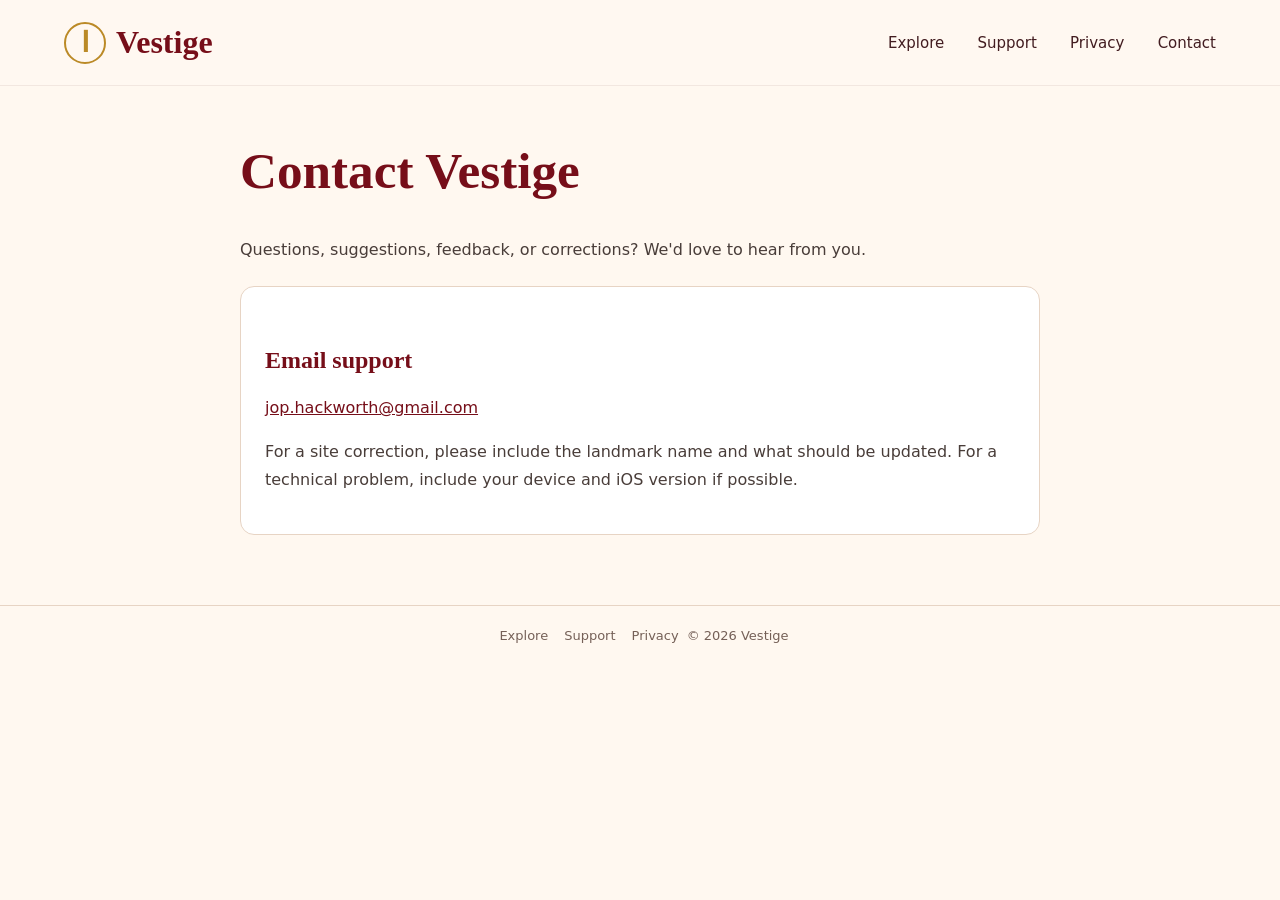
==== contact.html @ 172f11ff "Add Vestige landing preview and GitHub Pages workflow" ====
<!doctype html><html lang="en"><head><meta charset="utf-8"><meta name="viewport" content="width=device-width,initial-scale=1"><title>Contact — Vestige</title><link rel="stylesheet" href="styles.css"></head><body><header class="topbar"><a class="brand" href="index.html"><span class="brand-mark">Ⅰ</span>Vestige</a><nav class="nav"><a href="index.html">Explore</a><a href="https://vestigr-legal.jacklgorman9.chatgpt.site/support">Support</a><a href="https://vestigr-legal.jacklgorman9.chatgpt.site/privacy">Privacy</a><a href="contact.html" aria-current="page">Contact</a></nav></header><main class="page"><h1>Contact Vestige</h1><p>Questions, suggestions, feedback, or corrections? We'd love to hear from you.</p><div class="page-card"><h2>Email support</h2><p><a class="support-email">Support email coming soon</a></p><p>For a site correction, please include the landmark name and what should be updated. For a technical problem, include your device and iOS version if possible.</p></div></main><footer><a href="index.html">Explore</a><a href="https://vestigr-legal.jacklgorman9.chatgpt.site/support">Support</a><a href="https://vestigr-legal.jacklgorman9.chatgpt.site/privacy">Privacy</a>© 2026 Vestige</footer><script src="site.js"></script></body></html>
---- styles.css ----
:root{--burgundy:#760e19;--ink:#421c20;--cream:#fff8f0;--line:#e7d4c4;--gold:#bb8a27}*{box-sizing:border-box}html{scroll-behavior:smooth}body{margin:0;background:var(--cream);color:var(--ink);font-family:Georgia,'Times New Roman',serif}a{color:inherit}a:focus-visible,button:focus-visible{outline:3px solid var(--gold);outline-offset:4px}.topbar{height:86px;background:#fff8f1;display:flex;align-items:center;justify-content:space-between;padding:0 clamp(20px,5vw,86px);gap:20px;border-bottom:1px solid rgba(90,30,30,.08)}.brand{display:flex;align-items:center;gap:10px;text-decoration:none;font-size:2rem;font-weight:bold;color:var(--burgundy);white-space:nowrap}.brand-mark{display:inline-grid;place-items:center;width:42px;height:42px;border:2px solid var(--gold);border-radius:50%;font-size:29px;color:var(--gold);line-height:1}.nav{display:flex;align-items:center;gap:clamp(16px,2.6vw,42px);font-family:system-ui,-apple-system,Arial,sans-serif;font-size:15px;font-weight:500}.nav a{text-decoration:none}.nav a:hover{text-decoration:underline;text-underline-offset:5px}.app-link{display:inline-flex;align-items:center;justify-content:center;background:var(--burgundy);color:white!important;text-decoration:none!important;border-radius:9px;padding:13px 19px;font-family:system-ui,-apple-system,sans-serif;font-size:15px;font-weight:600}.app-link:hover{background:#5b0b14}.hero{position:relative;background:#f5d5b8}.hero-art{width:100%;height:auto;display:block}.hero-download-hitbox{position:absolute;left:16%;top:51%;width:20%;height:8.5%;border-radius:10px;display:block}.hero-download-hitbox:focus-visible{outline:4px solid #fff;box-shadow:0 0 0 7px var(--burgundy)}.mobile-cta{display:none}.page{max-width:850px;margin:55px auto 70px;padding:0 25px;font-family:system-ui,-apple-system,Arial,sans-serif;line-height:1.75}.page h1,.page h2{font-family:Georgia,serif;color:var(--burgundy);line-height:1.18}.page h1{font-size:clamp(2rem,4vw,3.3rem)}.page h2{margin-top:35px}.page p{color:#493d39}.page a{color:var(--burgundy)}.page-card{background:#fff;border:1px solid var(--line);border-radius:14px;padding:24px;margin:22px 0}.fineprint{font-size:13px;color:#77655c}footer{padding:22px;text-align:center;font:13px system-ui,sans-serif;color:#756057;border-top:1px solid var(--line)}footer a{margin:0 8px;text-decoration:none}footer a:hover{text-decoration:underline}@media(max-width:760px){.topbar{height:auto;min-height:72px;flex-wrap:wrap;padding:15px 16px;justify-content:center}.brand{font-size:1.7rem}.brand-mark{width:35px;height:35px;font-size:24px}.nav{width:100%;flex-wrap:wrap;justify-content:center;gap:14px;font-size:13px}.nav .app-link{padding:9px 12px}.hero{overflow:hidden}.hero-art{width:145%;max-width:none;position:relative;left:-9%}.hero-download-hitbox{display:none}.mobile-cta{display:flex;justify-content:center;position:relative;padding:16px 20px 24px;background:#f7e0c9}.mobile-cta .app-link{font-size:16px}.page{margin-top:32px}}@media(prefers-reduced-motion:reduce){html{scroll-behavior:auto}}
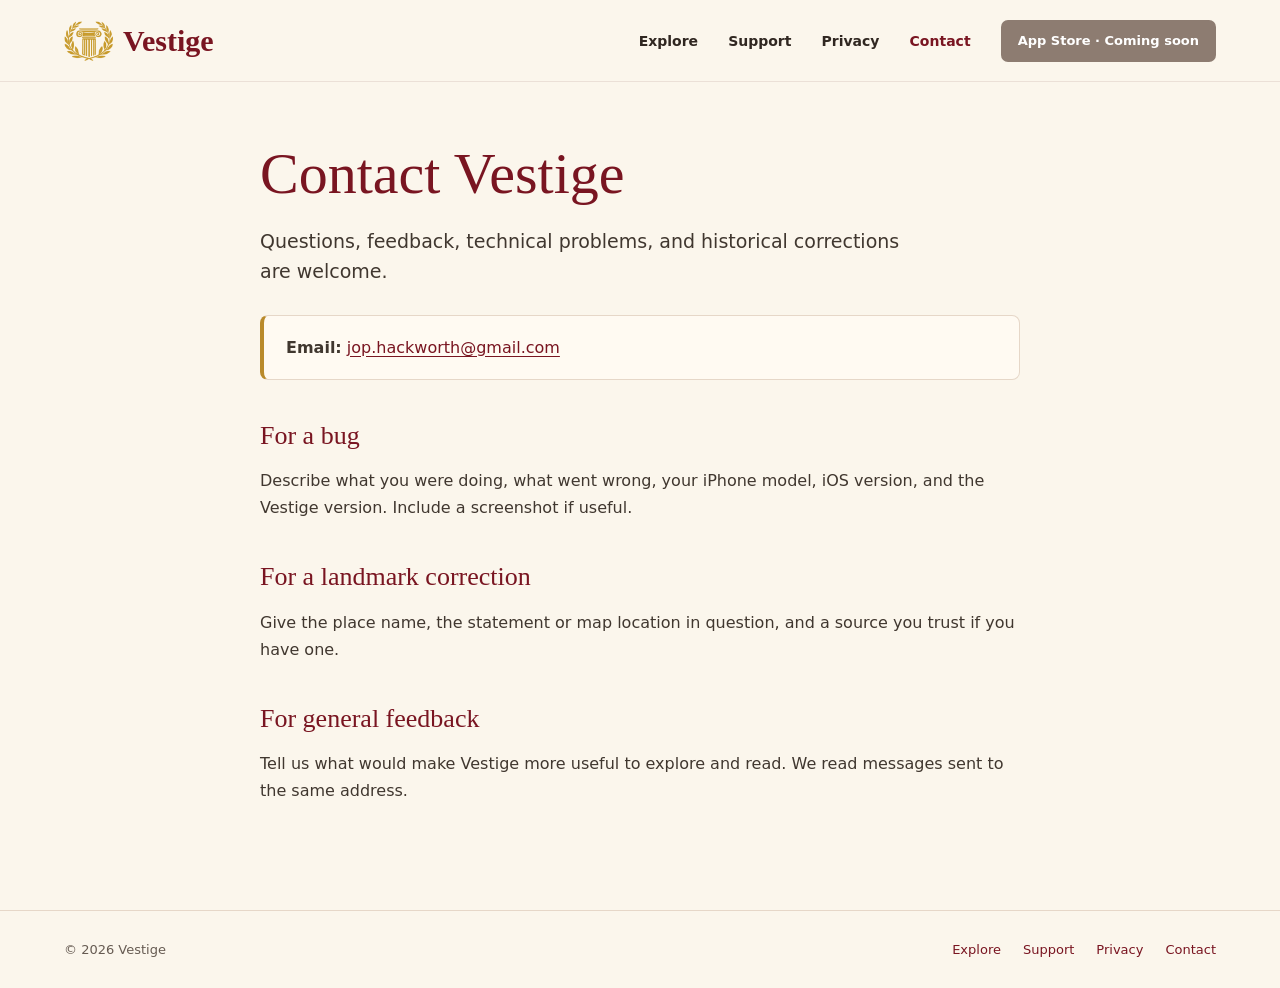
==== commit c6af03ef: "Rebuild Vestige landing page with real app screenshots and local support pages" ====
--- a/contact.html
+++ b/contact.html
@@ -1 +1 @@
-<!doctype html><html lang="en"><head><meta charset="utf-8"><meta name="viewport" content="width=device-width,initial-scale=1"><title>Contact — Vestige</title><link rel="stylesheet" href="styles.css"></head><body><header class="topbar"><a class="brand" href="index.html"><span class="brand-mark">Ⅰ</span>Vestige</a><nav class="nav"><a href="index.html">Explore</a><a href="https://vestigr-legal.jacklgorman9.chatgpt.site/support">Support</a><a href="https://vestigr-legal.jacklgorman9.chatgpt.site/privacy">Privacy</a><a href="contact.html" aria-current="page">Contact</a></nav></header><main class="page"><h1>Contact Vestige</h1><p>Questions, suggestions, feedback, or corrections? We'd love to hear from you.</p><div class="page-card"><h2>Email support</h2><p><a class="support-email">Support email coming soon</a></p><p>For a site correction, please include the landmark name and what should be updated. For a technical problem, include your device and iOS version if possible.</p></div></main><footer><a href="index.html">Explore</a><a href="https://vestigr-legal.jacklgorman9.chatgpt.site/support">Support</a><a href="https://vestigr-legal.jacklgorman9.chatgpt.site/privacy">Privacy</a>© 2026 Vestige</footer><script src="site.js"></script></body></html>
+<!doctype html><html lang="en"><head><meta charset="utf-8"><meta name="viewport" content="width=device-width, initial-scale=1"><meta name="theme-color" content="#fbf6ec"><title>Contact — Vestige</title><meta name="description" content="Contact Vestige for support, feedback, and historical corrections."><link rel="canonical" href="https://jhackworth42.github.io/vestige-website/contact.html"><meta property="og:type" content="website"><meta property="og:title" content="Contact — Vestige"><meta property="og:description" content="Contact Vestige for support, feedback, and historical corrections."><meta property="og:url" content="https://jhackworth42.github.io/vestige-website/contact.html"><meta property="og:image" content="https://jhackworth42.github.io/vestige-website/assets/social.jpg"><meta name="twitter:card" content="summary_large_image"><meta name="twitter:title" content="Contact — Vestige"><meta name="twitter:description" content="Contact Vestige for support, feedback, and historical corrections."><meta name="twitter:image" content="https://jhackworth42.github.io/vestige-website/assets/social.jpg"><link rel="icon" href="./assets/favicon.ico" sizes="any"><link rel="apple-touch-icon" href="./assets/apple-touch-icon.png"><link rel="stylesheet" href="./styles.css"><script src="./site.js" defer></script></head><body><header class="site-header"><a class="brand" href="./" aria-label="Vestige home"><img src="./assets/vestige-emblem.png" alt="" width="49" height="40"><span>Vestige</span></a><nav class="desktop-nav" aria-label="Main navigation"><a href="./">Explore</a><a href="./support.html">Support</a><a href="./privacy.html">Privacy</a><a href="./contact.html" aria-current="page">Contact</a><span class="nav-store pending" data-store-link data-label="App Store">App Store · Coming soon</span></nav><details class="mobile-menu"><summary>Menu</summary><nav class="mobile-nav" aria-label="Mobile navigation"><a href="./">Explore</a><a href="./support.html">Support</a><a href="./privacy.html">Privacy</a><a href="./contact.html" aria-current="page">Contact</a><span class="nav-store pending" data-store-link data-label="App Store">App Store · Coming soon</span></nav></details></header><main class="content-main"><h1>Contact Vestige</h1><p class="lede">Questions, feedback, technical problems, and historical corrections are welcome.</p><div class="notice"><p><strong>Email:</strong> <span data-support-email>jop.hackworth@gmail.com</span></p></div><h2>For a bug</h2><p>Describe what you were doing, what went wrong, your iPhone model, iOS version, and the Vestige version. Include a screenshot if useful.</p><h2>For a landmark correction</h2><p>Give the place name, the statement or map location in question, and a source you trust if you have one.</p><h2>For general feedback</h2><p>Tell us what would make Vestige more useful to explore and read. We read messages sent to the same address.</p></main><footer class="site-footer"><span>© 2026 Vestige</span><nav aria-label="Footer"><a href="./">Explore</a><a href="./support.html">Support</a><a href="./privacy.html">Privacy</a><a href="./contact.html">Contact</a></nav></footer></body></html>
--- a/styles.css
+++ b/styles.css
@@ -1 +1,49 @@
-:root{--burgundy:#760e19;--ink:#421c20;--cream:#fff8f0;--line:#e7d4c4;--gold:#bb8a27}*{box-sizing:border-box}html{scroll-behavior:smooth}body{margin:0;background:var(--cream);color:var(--ink);font-family:Georgia,'Times New Roman',serif}a{color:inherit}a:focus-visible,button:focus-visible{outline:3px solid var(--gold);outline-offset:4px}.topbar{height:86px;background:#fff8f1;display:flex;align-items:center;justify-content:space-between;padding:0 clamp(20px,5vw,86px);gap:20px;border-bottom:1px solid rgba(90,30,30,.08)}.brand{display:flex;align-items:center;gap:10px;text-decoration:none;font-size:2rem;font-weight:bold;color:var(--burgundy);white-space:nowrap}.brand-mark{display:inline-grid;place-items:center;width:42px;height:42px;border:2px solid var(--gold);border-radius:50%;font-size:29px;color:var(--gold);line-height:1}.nav{display:flex;align-items:center;gap:clamp(16px,2.6vw,42px);font-family:system-ui,-apple-system,Arial,sans-serif;font-size:15px;font-weight:500}.nav a{text-decoration:none}.nav a:hover{text-decoration:underline;text-underline-offset:5px}.app-link{display:inline-flex;align-items:center;justify-content:center;background:var(--burgundy);color:white!important;text-decoration:none!important;border-radius:9px;padding:13px 19px;font-family:system-ui,-apple-system,sans-serif;font-size:15px;font-weight:600}.app-link:hover{background:#5b0b14}.hero{position:relative;background:#f5d5b8}.hero-art{width:100%;height:auto;display:block}.hero-download-hitbox{position:absolute;left:16%;top:51%;width:20%;height:8.5%;border-radius:10px;display:block}.hero-download-hitbox:focus-visible{outline:4px solid #fff;box-shadow:0 0 0 7px var(--burgundy)}.mobile-cta{display:none}.page{max-width:850px;margin:55px auto 70px;padding:0 25px;font-family:system-ui,-apple-system,Arial,sans-serif;line-height:1.75}.page h1,.page h2{font-family:Georgia,serif;color:var(--burgundy);line-height:1.18}.page h1{font-size:clamp(2rem,4vw,3.3rem)}.page h2{margin-top:35px}.page p{color:#493d39}.page a{color:var(--burgundy)}.page-card{background:#fff;border:1px solid var(--line);border-radius:14px;padding:24px;margin:22px 0}.fineprint{font-size:13px;color:#77655c}footer{padding:22px;text-align:center;font:13px system-ui,sans-serif;color:#756057;border-top:1px solid var(--line)}footer a{margin:0 8px;text-decoration:none}footer a:hover{text-decoration:underline}@media(max-width:760px){.topbar{height:auto;min-height:72px;flex-wrap:wrap;padding:15px 16px;justify-content:center}.brand{font-size:1.7rem}.brand-mark{width:35px;height:35px;font-size:24px}.nav{width:100%;flex-wrap:wrap;justify-content:center;gap:14px;font-size:13px}.nav .app-link{padding:9px 12px}.hero{overflow:hidden}.hero-art{width:145%;max-width:none;position:relative;left:-9%}.hero-download-hitbox{display:none}.mobile-cta{display:flex;justify-content:center;position:relative;padding:16px 20px 24px;background:#f7e0c9}.mobile-cta .app-link{font-size:16px}.page{margin-top:32px}}@media(prefers-reduced-motion:reduce){html{scroll-behavior:auto}}
+:root{--cream:#fbf6ec;--paper:#fffaf2;--burgundy:#791521;--burgundy-dark:#5e111a;--ink:#302721;--muted:#665b52;--gold:#b98a2b;--line:#e6d7c8}
+*{box-sizing:border-box}
+html{scroll-behavior:smooth}
+body{margin:0;background:var(--cream);color:var(--ink);font-family:system-ui,-apple-system,BlinkMacSystemFont,"Segoe UI",sans-serif}
+img{max-width:100%}
+a{color:var(--burgundy);text-underline-offset:.2em}
+a:hover{text-decoration-thickness:2px}
+:focus-visible{outline:3px solid var(--gold);outline-offset:4px;border-radius:3px}
+.visually-hidden{position:absolute;width:1px;height:1px;padding:0;margin:-1px;overflow:hidden;clip:rect(0,0,0,0);white-space:nowrap;border:0}
+.site-header{height:82px;padding:0 clamp(20px,5vw,80px);display:flex;align-items:center;justify-content:space-between;gap:30px;background:var(--cream);border-bottom:1px solid rgba(90,35,32,.1);position:relative;z-index:5}
+.brand{display:inline-flex;align-items:center;gap:10px;color:var(--burgundy);text-decoration:none;font:700 30px/1 Georgia,"Times New Roman",serif;white-space:nowrap}
+.brand img{width:49px;height:40px;object-fit:contain}
+.desktop-nav{display:flex;align-items:center;gap:clamp(16px,2.35vw,36px);font-size:14px;font-weight:600}
+.desktop-nav a,.mobile-menu nav a{text-decoration:none;color:var(--ink)}
+.desktop-nav a:hover,.mobile-menu nav a:hover,.desktop-nav a[aria-current],.mobile-menu a[aria-current]{color:var(--burgundy)}
+.nav-store{display:inline-flex;align-items:center;justify-content:center;min-height:42px;padding:10px 17px;border-radius:7px;background:var(--burgundy);color:white!important;text-decoration:none!important;white-space:nowrap}
+.nav-store.available:hover,.hero-store.available:hover{background:var(--burgundy-dark)}
+.nav-store.pending{background:#8d7c71;cursor:default;font-size:13px}
+.mobile-menu{display:none}
+.hero{min-height:760px;position:relative;isolation:isolate;overflow:hidden;background:#e7c1a6 url('./assets/roman-sunset.webp') center center/cover no-repeat}
+.hero-shade{position:absolute;inset:0;z-index:-1;background:linear-gradient(90deg,rgba(255,248,237,.9) 0%,rgba(255,248,237,.68) 35%,rgba(255,248,237,.06) 68%)}
+.hero-inner{width:min(100%,1600px);min-height:760px;margin:auto;padding:60px clamp(36px,7vw,120px) 70px;display:grid;grid-template-columns:minmax(0,.9fr) minmax(0,1.1fr);align-items:center;gap:28px}
+.hero-copy{max-width:580px;position:relative;z-index:2}
+.eyebrow{margin:0 0 26px;font-size:13px;letter-spacing:.15em;text-transform:uppercase;font-weight:700;color:var(--burgundy)}
+h1,h2{font-family:Georgia,"Times New Roman",serif;color:var(--burgundy)}
+.hero h1{font-size:clamp(56px,5.2vw,86px);font-weight:400;line-height:1.04;letter-spacing:-.035em;margin:0 0 25px;text-wrap:balance}
+.hero-description{font-size:clamp(18px,1.5vw,22px);line-height:1.5;max-width:490px;margin:0 0 35px;color:#352a24;text-wrap:pretty}
+.hero-store{display:inline-flex;align-items:center;justify-content:center;min-height:56px;padding:15px 23px;border-radius:9px;background:var(--burgundy);color:white;text-decoration:none;font-size:16px;font-weight:700;box-shadow:0 8px 20px rgba(64,18,19,.13)}
+.hero-store.pending{background:#78675c;cursor:default}
+.hero-phones{height:650px;position:relative;min-width:0}
+.phone{position:absolute;margin:0;width:min(48%,260px);padding:8px;border:2px solid #25211e;border-radius:42px;background:#25211e;box-shadow:0 20px 45px rgba(39,21,18,.27),0 3px 8px rgba(39,21,18,.28);overflow:hidden;aspect-ratio:1206/2510}
+.phone img{display:block;width:100%;height:100%;object-fit:contain;border-radius:32px;background:var(--cream)}
+.phone-map{left:7%;top:13%;z-index:1;transform:rotate(-3deg)}
+.phone-detail{right:4%;top:2%;z-index:2;transform:rotate(2deg)}
+.site-footer{min-height:78px;display:flex;align-items:center;justify-content:space-between;gap:20px;padding:20px clamp(20px,5vw,80px);font-size:13px;color:var(--muted);border-top:1px solid var(--line)}
+.site-footer nav{display:flex;gap:22px}.site-footer a{text-decoration:none}
+.content-main{min-height:calc(100vh - 160px);width:min(100% - 48px,760px);margin:0 auto;padding:60px 0 90px}
+.content-main h1{font-size:clamp(40px,5vw,58px);font-weight:400;line-height:1.1;margin:0 0 20px}
+.content-main h2{font-size:26px;font-weight:400;line-height:1.2;margin:40px 0 12px}
+.content-main p,.content-main li{font-size:16px;line-height:1.7;color:#40372f}
+.content-main .lede{font-size:19px;line-height:1.6;max-width:650px}
+.content-main .updated{font-size:13px;color:var(--muted)}
+.notice{background:var(--paper);border:1px solid var(--line);border-left:4px solid var(--gold);padding:18px 22px;border-radius:8px;margin:28px 0}
+.notice p{margin:0}
+.content-main ul{padding-left:22px}.content-main li+li{margin-top:8px}
+@media(max-width:1050px){.hero-inner{padding-inline:5vw;grid-template-columns:minmax(0,1fr) minmax(0,1fr)}.hero h1{font-size:clamp(52px,5.5vw,70px)}.hero-phones{height:560px}.phone{width:min(50%,220px)}}
+@media(max-width:760px){.site-header{height:70px;padding:0 20px}.brand{font-size:27px}.brand img{width:44px;height:36px}.desktop-nav{display:none}.mobile-menu{display:block;position:relative}.mobile-menu summary{list-style:none;cursor:pointer;border:1px solid var(--line);padding:9px 13px;border-radius:6px;color:var(--burgundy);font-size:14px;font-weight:700}.mobile-menu summary::-webkit-details-marker{display:none}.mobile-menu nav{position:absolute;right:0;top:45px;width:210px;background:var(--paper);border:1px solid var(--line);border-radius:9px;box-shadow:0 12px 28px rgba(43,20,16,.15);padding:10px;display:grid;gap:2px}.mobile-menu nav a,.mobile-menu .nav-store{display:block;padding:10px 12px;font-size:15px}.mobile-menu .nav-store{text-align:center}.hero{min-height:0;background-position:55% bottom}.hero-shade{background:linear-gradient(180deg,rgba(255,248,237,.92) 0%,rgba(255,248,237,.72) 52%,rgba(255,248,237,.12) 100%)}.hero-inner{min-height:0;display:flex;flex-direction:column;gap:28px;padding:58px 20px 40px}.hero-copy{text-align:center;max-width:540px}.eyebrow{font-size:11px;margin-bottom:20px}.hero h1{font-size:clamp(43px,10vw,61px);margin-bottom:19px}.hero-description{font-size:17px;margin:0 auto 24px}.hero-store{min-height:50px;font-size:14px;padding:13px 18px}.hero-phones{width:min(100%,470px);height:410px}.phone{width:44%;max-width:185px;border-radius:29px;padding:5px;box-shadow:0 15px 28px rgba(39,21,18,.28)}.phone img{border-radius:23px}.phone-map{left:9%;top:9%;transform:rotate(-2deg)}.phone-detail{right:9%;top:0;transform:rotate(2deg)}.site-footer{flex-direction:column;justify-content:center;gap:10px;padding:20px}.content-main{width:min(100% - 40px,760px);padding:42px 0 70px}}
+@media(max-width:430px){.hero-inner{padding-top:42px}.hero h1{font-size:43px}.hero-phones{height:385px}.phone{max-width:170px}.phone-map{left:7%}.phone-detail{right:7%}}
+@media(prefers-reduced-motion:reduce){html{scroll-behavior:auto}}
